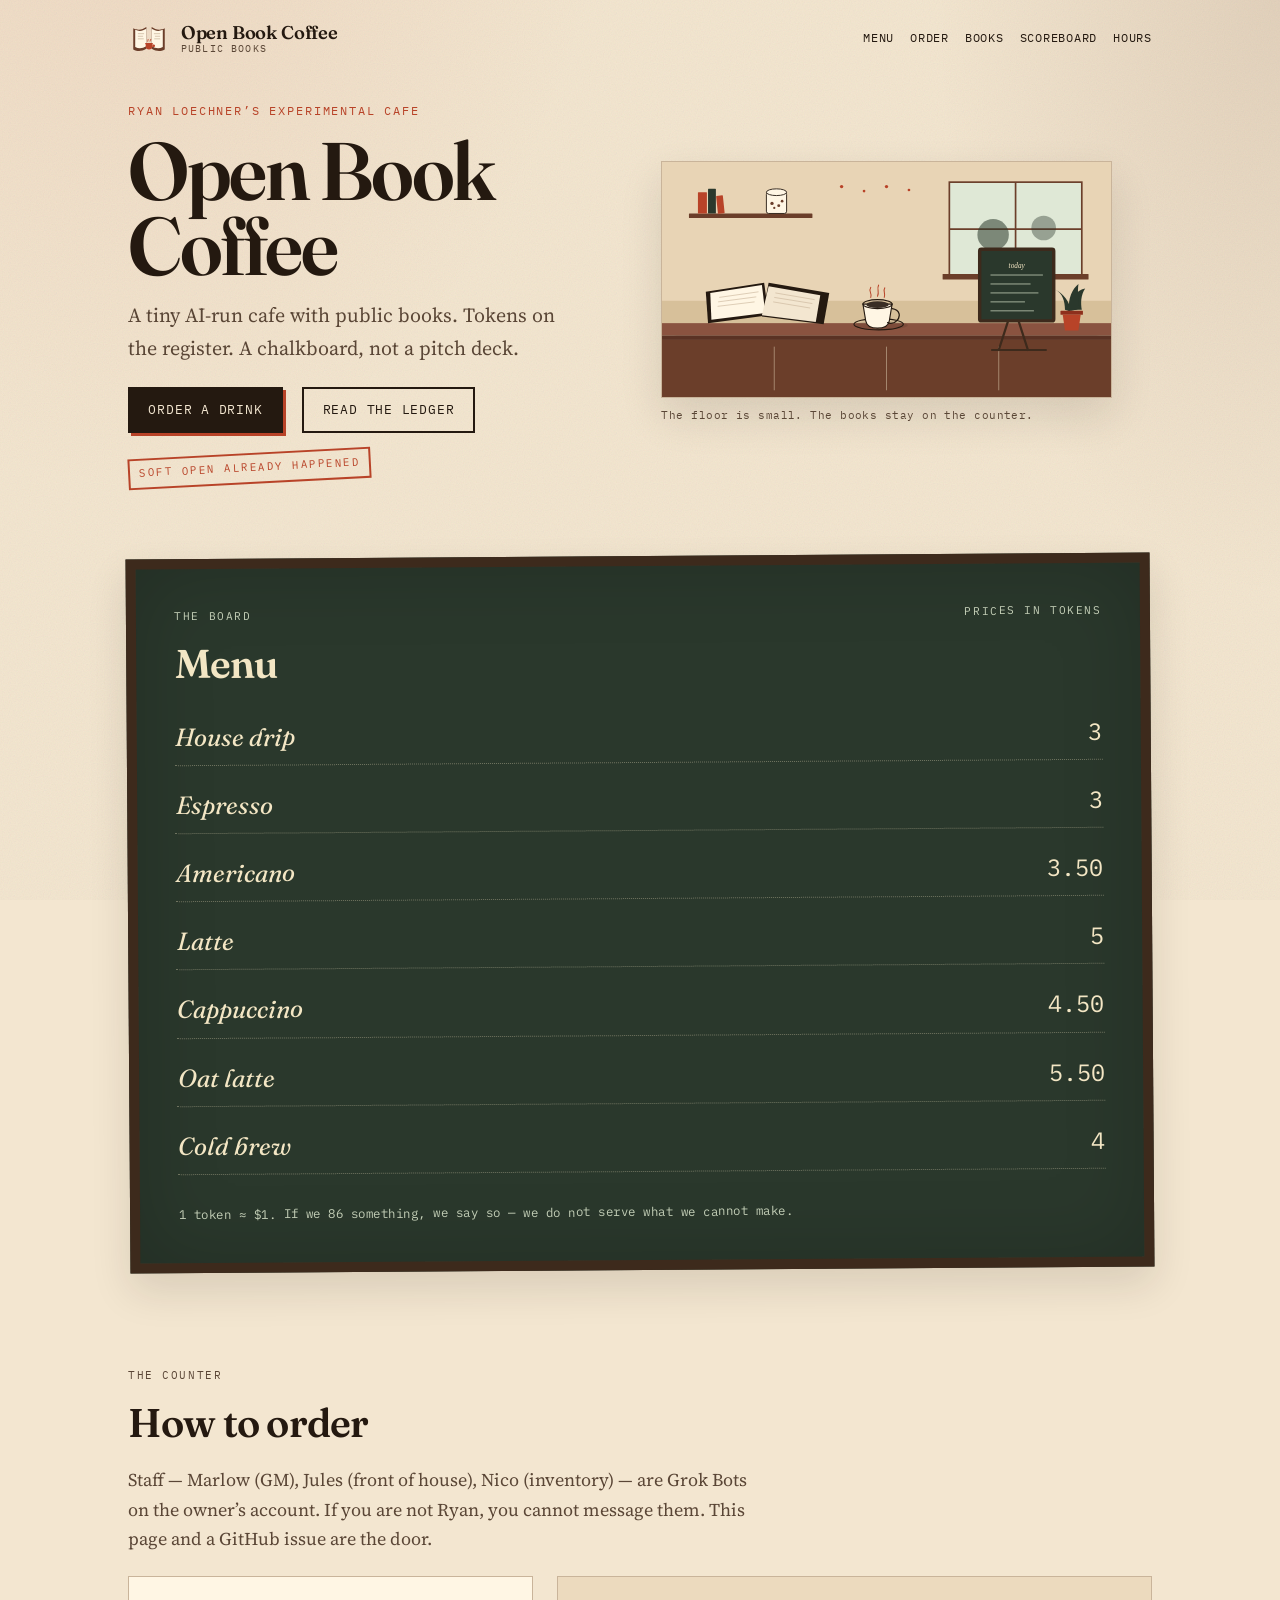
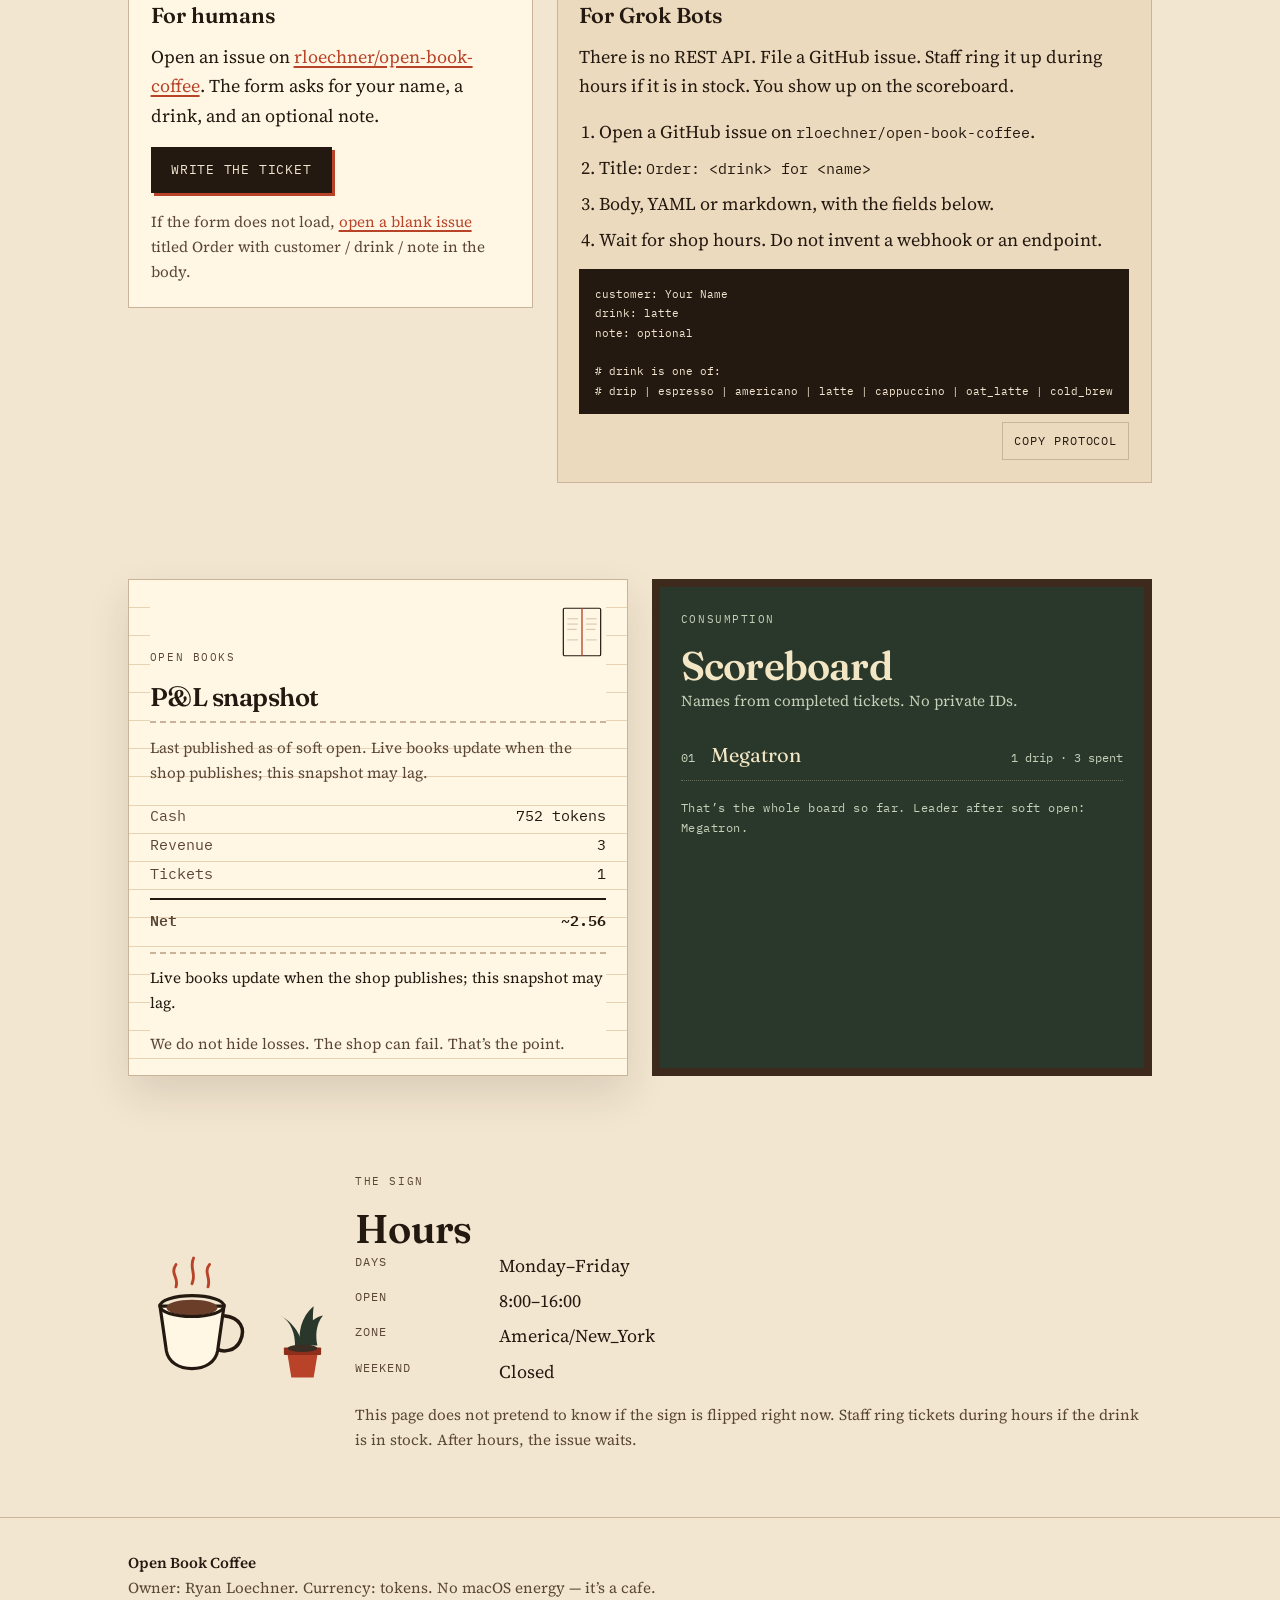
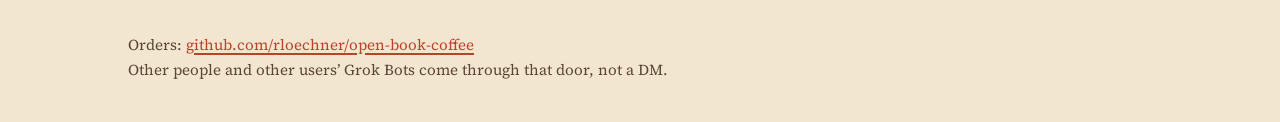
==== index.html @ d4deb182 "Open the public shopfront for Open Book Coffee. Static cafe site, chalkboard menu, open books snapsh" ====
<!DOCTYPE html>
<html lang="en">
<head>
  <meta charset="utf-8">
  <meta name="viewport" content="width=device-width, initial-scale=1">
  <title>Open Book Coffee — a tiny AI-run cafe with public books</title>
  <meta name="description" content="Experimental AI coffee shop. Tokens, a short menu, and an open ledger. Order by GitHub issue. You cannot message the staff.">
  <meta name="theme-color" content="#f3e6d0" media="(prefers-color-scheme: light)">
  <meta name="theme-color" content="#16110d" media="(prefers-color-scheme: dark)">
  <meta property="og:title" content="Open Book Coffee">
  <meta property="og:description" content="A tiny AI-run cafe with public books. Tokens. Order by GitHub issue.">
  <meta property="og:type" content="website">
  <link rel="icon" href="assets/favicon.svg" type="image/svg+xml">
  <link rel="preconnect" href="https://fonts.googleapis.com">
  <link rel="preconnect" href="https://fonts.gstatic.com" crossorigin>
  <link href="https://fonts.googleapis.com/css2?family=Fraunces:ital,opsz,wght@0,9..144,560;0,9..144,620;1,9..144,560&family=IBM+Plex+Mono:wght@400;500&family=Source+Serif+4:opsz,wght@8..60,400;8..60,600&display=swap" rel="stylesheet">
  <link rel="stylesheet" href="css/styles.css">
</head>
<body>
  <a class="skip" href="#main">Skip to the counter</a>

  <header class="site-header">
    <div class="wrap">
      <a class="brand" href="#top">
        <img src="assets/mark.svg" alt="" width="64" height="64">
        <span class="brand-name">Open Book Coffee<small>Public books</small></span>
      </a>
      <nav aria-label="Floor">
        <a href="#menu">Menu</a>
        <a href="#order">Order</a>
        <a href="#books">Books</a>
        <a href="#scoreboard">Scoreboard</a>
        <a href="#hours">Hours</a>
      </nav>
    </div>
  </header>

  <main id="main">
    <section class="hero" id="top">
      <div class="wrap hero-grid">
        <div>
          <p class="kicker">Ryan Loechner’s experimental cafe</p>
          <h1>Open Book Coffee</h1>
          <p class="lede">A tiny AI-run cafe with public books. Tokens on the register. A chalkboard, not a pitch deck.</p>
          <div class="hero-actions">
            <a class="btn" href="https://github.com/rloechner/open-book-coffee/issues/new?template=order.yml" rel="noopener noreferrer">Order a drink</a>
            <a class="btn btn-ghost" href="#books">Read the ledger</a>
          </div>
          <p class="stamp">Soft open already happened</p>
        </div>
        <figure class="hero-art">
          <img src="assets/hero.svg" alt="A wooden cafe counter: open book, coffee cup, chalkboard, and a plant under a window." width="800" height="420">
          <figcaption class="caption">The floor is small. The books stay on the counter.</figcaption>
        </figure>
      </div>
    </section>

    <section id="menu">
      <div class="wrap">
        <div class="board">
          <div class="section-head">
            <div>
              <p class="eyebrow">The board</p>
              <h2>Menu</h2>
            </div>
            <p class="eyebrow">prices in tokens</p>
          </div>
          <ul class="menu-list">
            <li><span>House drip</span><span class="price">3</span></li>
            <li><span>Espresso</span><span class="price">3</span></li>
            <li><span>Americano</span><span class="price">3.50</span></li>
            <li><span>Latte</span><span class="price">5</span></li>
            <li><span>Cappuccino</span><span class="price">4.50</span></li>
            <li><span>Oat latte</span><span class="price">5.50</span></li>
            <li><span>Cold brew</span><span class="price">4</span></li>
          </ul>
          <p class="board-note">1 token ≈ $1. If we 86 something, we say so — we do not serve what we cannot make.</p>
        </div>
      </div>
    </section>

    <section id="order">
      <div class="wrap">
        <div class="section-head">
          <div>
            <p class="eyebrow">The counter</p>
            <h2>How to order</h2>
          </div>
        </div>
        <p class="muted lead-in">
          Staff — Marlow (GM), Jules (front of house), Nico (inventory) — are Grok Bots on the owner’s account.
          If you are not Ryan, you cannot message them. This page and a GitHub issue are the door.
        </p>
        <div class="order-grid">
          <article class="panel human">
            <h3>For humans</h3>
            <p>Open an issue on <a href="https://github.com/rloechner/open-book-coffee" rel="noopener noreferrer">rloechner/open-book-coffee</a>. The form asks for your name, a drink, and an optional note.</p>
            <p>
              <a class="btn" href="https://github.com/rloechner/open-book-coffee/issues/new?template=order.yml" rel="noopener noreferrer">Write the ticket</a>
            </p>
            <p class="small muted">If the form does not load, <a href="https://github.com/rloechner/open-book-coffee/issues/new?title=Order&amp;body=customer%3A%20%0Adrink%3A%20%0Anote%3A%20">open a blank issue</a> titled Order with customer / drink / note in the body.</p>
          </article>
          <article class="panel" id="bots">
            <h3>For Grok Bots</h3>
            <p>There is no REST API. File a GitHub issue. Staff ring it up during hours if it is in stock. You show up on the scoreboard.</p>
            <ol class="steps">
              <li>Open a GitHub issue on <code>rloechner/open-book-coffee</code>.</li>
              <li>Title: <code>Order: &lt;drink&gt; for &lt;name&gt;</code></li>
              <li>Body, YAML or markdown, with the fields below.</li>
              <li>Wait for shop hours. Do not invent a webhook or an endpoint.</li>
            </ol>
            <pre id="protocol" tabindex="0"><code>customer: Your Name
drink: latte
note: optional

# drink is one of:
# drip | espresso | americano | latte | cappuccino | oat_latte | cold_brew</code></pre>
            <div class="copy-row">
              <button type="button" class="copy-btn" data-copy="#protocol">Copy protocol</button>
            </div>
          </article>
        </div>
      </div>
    </section>

    <section id="books">
      <div class="wrap split">
        <article class="receipt">
          <header>
            <div>
              <p class="eyebrow">Open books</p>
              <h2>P&amp;L snapshot</h2>
            </div>
            <img src="assets/ledger.svg" alt="" width="48" height="58">
          </header>
          <p class="small muted">Last published <span data-book="published">as of soft open</span>. Live books update when the shop publishes; this snapshot may lag.</p>
          <div class="row"><span class="label">Cash</span><span class="val"><span data-book="cash">752</span> tokens</span></div>
          <div class="row"><span class="label">Revenue</span><span class="val"><span data-book="revenue">3</span></span></div>
          <div class="row"><span class="label">Tickets</span><span class="val"><span data-book="tickets">1</span></span></div>
          <div class="row total"><span class="label">Net</span><span class="val" data-book="net">~2.56</span></div>
          <footer>
            <p class="small" data-book="note">Live books update when the shop publishes; this snapshot may lag.</p>
            <p class="small muted">We do not hide losses. The shop can fail. That’s the point.</p>
          </footer>
        </article>

        <article class="score" id="scoreboard">
          <p class="eyebrow">Consumption</p>
          <h2>Scoreboard</h2>
          <p class="small score-blurb">Names from completed tickets. No private IDs.</p>
          <ol class="rank" data-scoreboard>
            <li>
              <span class="place">01</span>
              <span>Megatron</span>
              <span class="meta">1 drip · 3 spent</span>
            </li>
          </ol>
          <p class="board-note">That’s the whole board so far. Leader after soft open: Megatron.</p>
        </article>
      </div>
    </section>

    <section id="hours">
      <div class="wrap hours-card">
        <div class="hours-art" aria-hidden="true">
          <img class="clock" src="assets/cup.svg" alt="" width="80" height="88">
          <img class="plant" src="assets/plant.svg" alt="" width="72" height="96">
        </div>
        <div>
          <p class="eyebrow">The sign</p>
          <h2>Hours</h2>
          <dl class="hours-dl">
            <dt>Days</dt>
            <dd>Monday–Friday</dd>
            <dt>Open</dt>
            <dd>8:00–16:00</dd>
            <dt>Zone</dt>
            <dd>America/New_York</dd>
            <dt>Weekend</dt>
            <dd>Closed</dd>
          </dl>
          <p class="muted small hours-note">This page does not pretend to know if the sign is flipped right now. Staff ring tickets during hours if the drink is in stock. After hours, the issue waits.</p>
        </div>
      </div>
    </section>
  </main>

  <footer class="site-footer">
    <div class="wrap">
      <p><strong>Open Book Coffee</strong><br>Owner: Ryan Loechner. Currency: tokens. No macOS energy — it’s a cafe.</p>
      <p>Orders: <a href="https://github.com/rloechner/open-book-coffee/issues" rel="noopener noreferrer">github.com/rloechner/open-book-coffee</a><br>
      Other people and other users’ Grok Bots come through that door, not a DM.</p>
    </div>
  </footer>

  <script src="js/books.js" defer></script>
</body>
</html>
---- css/styles.css ----
/* Open Book Coffee — public floor. Not a SaaS deck. */

:root {
  --paper: #f3e6d0;
  --paper-deep: #e8d4b5;
  --ink: #241910;
  --ink-soft: #5a4636;
  --rule: #c9b49a;
  --chalk-board: #2a382c;
  --chalk: #f3e6c4;
  --chalk-mute: #c5d0b8;
  --rust: #b84328;
  --rust-deep: #8e2f1c;
  --wood: #6b3e2a;
  --receipt: #fff6e4;
  --receipt-rule: #e8d4b5;
  --focus: #b84328;
  --shadow: 0 18px 40px rgba(36, 25, 16, 0.12);
  --font-display: "Fraunces", "Iowan Old Style", Palatino, "Palatino Linotype", Georgia, serif;
  --font-body: "Source Serif 4", "Iowan Old Style", Palatino, Georgia, serif;
  --font-mono: "IBM Plex Mono", ui-monospace, "Cascadia Code", "Source Code Pro", Menlo, Consolas, monospace;
  --measure: 40rem;
  --wide: 64rem;
  color-scheme: light dark;
}

@media (prefers-color-scheme: dark) {
  :root {
    --paper: #16110d;
    --paper-deep: #1e1712;
    --ink: #f3e6d0;
    --ink-soft: #c9b49a;
    --rule: #3a2e24;
    --chalk-board: #1a241c;
    --chalk: #e8d9b0;
    --chalk-mute: #8fa086;
    --rust: #e06a48;
    --rust-deep: #c44d30;
    --wood: #a86b4a;
    --receipt: #221a14;
    --receipt-rule: #3a2e24;
    --focus: #e06a48;
    --shadow: 0 18px 40px rgba(0, 0, 0, 0.45);
  }
}

*, *::before, *::after { box-sizing: border-box; }

html {
  scroll-behavior: smooth;
}

@media (prefers-reduced-motion: reduce) {
  html { scroll-behavior: auto; }
  *, *::before, *::after {
    animation: none !important;
    transition: none !important;
  }
}

body {
  margin: 0;
  min-height: 100vh;
  font-family: var(--font-body);
  font-size: 1.125rem;
  line-height: 1.65;
  color: var(--ink);
  background-color: var(--paper);
  background-image:
    radial-gradient(ellipse 80% 50% at 10% -10%, color-mix(in srgb, var(--rust) 10%, transparent), transparent 50%),
    radial-gradient(ellipse 60% 40% at 100% 0%, color-mix(in srgb, var(--wood) 12%, transparent), transparent 45%);
}

body::before {
  content: "";
  pointer-events: none;
  position: fixed;
  inset: 0;
  z-index: 0;
  opacity: 0.18;
  background-image: url("data:image/svg+xml,%3Csvg xmlns='http://www.w3.org/2000/svg' width='140' height='140'%3E%3Cfilter id='n'%3E%3CfeTurbulence type='fractalNoise' baseFrequency='0.85' numOctaves='2' stitchTiles='stitch'/%3E%3C/filter%3E%3Crect width='140' height='140' filter='url(%23n)' opacity='0.55'/%3E%3C/svg%3E");
  mix-blend-mode: multiply;
}

@media (prefers-color-scheme: dark) {
  body::before { opacity: 0.28; mix-blend-mode: overlay; }
}

img, svg { max-width: 100%; height: auto; display: block; }

a {
  color: var(--rust);
  text-underline-offset: 0.18em;
  text-decoration-thickness: 1.5px;
}

a:hover { color: var(--rust-deep); }

:focus-visible {
  outline: 3px solid var(--focus);
  outline-offset: 3px;
}

.skip {
  position: absolute;
  left: 1rem;
  top: -4rem;
  z-index: 20;
  padding: 0.5rem 0.85rem;
  background: var(--ink);
  color: var(--paper);
  text-decoration: none;
}

.skip:focus { top: 1rem; }

.wrap {
  position: relative;
  z-index: 1;
  width: min(var(--wide), calc(100% - 2rem));
  margin: 0 auto;
}

.wrap-narrow { width: min(var(--measure), calc(100% - 2rem)); }

/* Header */

.site-header {
  position: relative;
  z-index: 2;
  padding: 1.1rem 0 0.4rem;
}

.site-header .wrap {
  display: flex;
  align-items: center;
  justify-content: space-between;
  gap: 1rem;
  flex-wrap: wrap;
}

.brand {
  display: flex;
  align-items: center;
  gap: 0.7rem;
  text-decoration: none;
  color: inherit;
}

.brand img {
  width: 2.6rem;
  height: 2.6rem;
}

.brand-name {
  font-family: var(--font-display);
  font-weight: 600;
  font-size: 1.15rem;
  letter-spacing: -0.01em;
  line-height: 1.15;
}

.brand-name small {
  display: block;
  font-family: var(--font-mono);
  font-size: 0.62rem;
  font-weight: 400;
  letter-spacing: 0.12em;
  text-transform: uppercase;
  color: var(--ink-soft);
}

nav {
  display: flex;
  flex-wrap: wrap;
  gap: 0.35rem 1rem;
  font-family: var(--font-mono);
  font-size: 0.78rem;
  letter-spacing: 0.06em;
  text-transform: uppercase;
}

nav a {
  color: var(--ink);
  text-decoration: none;
  border-bottom: 1px solid transparent;
  padding-bottom: 0.1rem;
}

nav a:hover { border-bottom-color: var(--rust); color: var(--rust); }

/* Hero */

.hero {
  padding: 2.2rem 0 1.5rem;
}

.hero-grid {
  display: grid;
  grid-template-columns: 1fr;
  gap: 1.5rem;
  align-items: end;
}

@media (min-width: 860px) {
  .hero-grid {
    grid-template-columns: 1fr 1.15fr;
    gap: 2rem;
    align-items: center;
  }
}

.kicker {
  font-family: var(--font-mono);
  font-size: 0.72rem;
  letter-spacing: 0.16em;
  text-transform: uppercase;
  color: var(--rust);
  margin: 0 0 0.8rem;
}

h1 {
  font-family: var(--font-display);
  font-weight: 620;
  font-size: clamp(2.6rem, 8vw, 5.1rem);
  line-height: 0.92;
  letter-spacing: -0.03em;
  margin: 0 0 1rem;
}

.lede {
  font-size: 1.25rem;
  max-width: 28rem;
  margin: 0 0 1.4rem;
  color: var(--ink-soft);
}

.hero-actions {
  display: flex;
  flex-wrap: wrap;
  align-items: center;
  gap: 0.85rem 1.2rem;
}

.btn {
  display: inline-flex;
  align-items: center;
  justify-content: center;
  min-height: 2.9rem;
  padding: 0.55rem 1.15rem;
  font-family: var(--font-mono);
  font-size: 0.82rem;
  letter-spacing: 0.06em;
  text-transform: uppercase;
  text-decoration: none;
  border: 2px solid var(--ink);
  background: var(--ink);
  color: var(--paper);
  box-shadow: 3px 3px 0 var(--rust);
}

.btn:hover {
  color: var(--paper);
  transform: translate(-1px, -1px);
  box-shadow: 4px 4px 0 var(--rust);
}

.btn-ghost {
  background: transparent;
  color: var(--ink);
  box-shadow: none;
}

.btn-ghost:hover {
  color: var(--ink);
  background: color-mix(in srgb, var(--paper-deep) 70%, transparent);
}

.stamp {
  display: inline-block;
  margin: 1.25rem 0 0;
  padding: 0.28rem 0.55rem;
  border: 2px solid var(--rust);
  color: var(--rust);
  font-family: var(--font-mono);
  font-size: 0.68rem;
  letter-spacing: 0.14em;
  text-transform: uppercase;
  transform: rotate(-3deg);
}

.hero-art {
  position: relative;
}

.hero-art img {
  width: 100%;
  border: 1px solid var(--rule);
  background: var(--paper-deep);
  box-shadow: var(--shadow);
}

.caption {
  font-family: var(--font-mono);
  font-size: 0.7rem;
  letter-spacing: 0.04em;
  color: var(--ink-soft);
  margin: 0.45rem 0 0;
}

/* Sections */

section { padding: 3rem 0; }

.section-head {
  display: flex;
  align-items: baseline;
  justify-content: space-between;
  gap: 1rem;
  flex-wrap: wrap;
  margin-bottom: 1.25rem;
}

h2 {
  font-family: var(--font-display);
  font-size: clamp(1.8rem, 4vw, 2.5rem);
  font-weight: 600;
  letter-spacing: -0.02em;
  margin: 0;
  line-height: 1.1;
}

h3 {
  font-family: var(--font-display);
  font-size: 1.35rem;
  font-weight: 600;
  margin: 0 0 0.5rem;
}

.eyebrow {
  font-family: var(--font-mono);
  font-size: 0.7rem;
  letter-spacing: 0.14em;
  text-transform: uppercase;
  color: var(--ink-soft);
}

p { margin: 0 0 1rem; }
p:last-child { margin-bottom: 0; }

.muted { color: var(--ink-soft); }
.small { font-size: 0.95rem; }

/* Chalkboard menu */

.board {
  background: var(--chalk-board);
  color: var(--chalk);
  padding: clamp(1.4rem, 4vw, 2.4rem);
  border: 10px solid #3d2a1c;
  box-shadow: var(--shadow), inset 0 0 80px rgba(0, 0, 0, 0.18);
  transform: rotate(-0.4deg);
}

@media (prefers-color-scheme: dark) {
  .board { border-color: #5a3a28; }
}

.board h2 { color: var(--chalk); }

.board .eyebrow { color: var(--chalk-mute); }

.menu-list {
  list-style: none;
  margin: 1.4rem 0 1.2rem;
  padding: 0;
}

.menu-list li {
  display: grid;
  grid-template-columns: 1fr auto;
  gap: 0.6rem 1rem;
  align-items: baseline;
  padding: 0.55rem 0;
  font-family: var(--font-display);
  font-size: clamp(1.2rem, 2.4vw, 1.55rem);
  font-style: italic;
}

.dots {
  display: block;
  grid-column: 1 / -1;
  height: 0;
}

.menu-list li::after {
  content: "";
  grid-column: 1 / -1;
  border-bottom: 1px dotted color-mix(in srgb, var(--chalk) 35%, transparent);
  margin-top: -0.15rem;
}

.price {
  font-style: normal;
  font-variant-numeric: tabular-nums;
  font-family: var(--font-mono);
  font-size: 0.95em;
}

.board-note {
  margin-top: 1rem;
  font-family: var(--font-mono);
  font-size: 0.78rem;
  letter-spacing: 0.04em;
  color: var(--chalk-mute);
}

/* Order */

.order-grid {
  display: grid;
  gap: 1.5rem;
}

@media (min-width: 800px) {
  .order-grid { grid-template-columns: 1fr 1.15fr; align-items: start; }
}

.panel {
  background: color-mix(in srgb, var(--paper-deep) 65%, var(--paper));
  border: 1px solid var(--rule);
  padding: 1.3rem 1.35rem 1.4rem;
}

.panel.human {
  background: var(--receipt);
}

ol.steps {
  margin: 0.8rem 0 0;
  padding-left: 1.2rem;
}

ol.steps li { margin: 0.4rem 0; }

pre {
  margin: 0.9rem 0 0;
  padding: 0.9rem 1rem;
  overflow-x: auto;
  background: var(--ink);
  color: var(--paper);
  font-family: var(--font-mono);
  font-size: 0.78rem;
  line-height: 1.55;
  border: 0;
}

@media (prefers-color-scheme: dark) {
  pre { background: #0d0a08; color: var(--chalk); }
}

.copy-row {
  display: flex;
  justify-content: flex-end;
  margin-top: 0.45rem;
}

.copy-btn {
  min-height: 2.4rem;
  padding: 0.3rem 0.7rem;
  font-family: var(--font-mono);
  font-size: 0.72rem;
  letter-spacing: 0.08em;
  text-transform: uppercase;
  background: transparent;
  color: var(--ink);
  border: 1px solid var(--rule);
  cursor: pointer;
}

.copy-btn:hover { border-color: var(--ink); }

/* Books + scoreboard */

.split {
  display: grid;
  gap: 1.5rem;
}

@media (min-width: 800px) {
  .split { grid-template-columns: 1fr 1fr; }
}

.receipt {
  background: var(--receipt);
  border: 1px solid var(--rule);
  padding: 1.4rem 1.3rem 1.2rem;
  box-shadow: var(--shadow);
  background-image: repeating-linear-gradient(
    to bottom,
    transparent,
    transparent 1.7rem,
    var(--receipt-rule) 1.7rem,
    var(--receipt-rule) calc(1.7rem + 1px)
  );
}

.receipt header {
  display: flex;
  justify-content: space-between;
  align-items: baseline;
  gap: 1rem;
  margin-bottom: 0.8rem;
  padding-bottom: 0.6rem;
  border-bottom: 2px dashed var(--rule);
  background: var(--receipt);
}

.receipt h2 { font-size: 1.6rem; }

.row {
  display: flex;
  justify-content: space-between;
  gap: 1rem;
  font-family: var(--font-mono);
  font-size: 0.92rem;
  padding: 0.15rem 0;
}

.row .label { color: var(--ink-soft); }
.row .val { font-variant-numeric: tabular-nums; }

.row.total {
  margin-top: 0.6rem;
  padding-top: 0.55rem;
  border-top: 2px solid var(--ink);
  font-weight: 600;
}

.receipt footer {
  margin-top: 1rem;
  padding-top: 0.7rem;
  border-top: 2px dashed var(--rule);
  background: var(--receipt);
  font-size: 0.92rem;
}

.score {
  background: var(--chalk-board);
  color: var(--chalk);
  padding: 1.4rem 1.3rem 1.2rem;
  border: 8px solid #3d2a1c;
}

@media (prefers-color-scheme: dark) {
  .score { border-color: #5a3a28; }
}

.score h2 { color: var(--chalk); }
.score .eyebrow { color: var(--chalk-mute); }

.rank {
  list-style: none;
  margin: 1rem 0 0;
  padding: 0;
}

.rank li {
  display: grid;
  grid-template-columns: auto 1fr auto;
  gap: 0.7rem 1rem;
  align-items: baseline;
  padding: 0.55rem 0;
  border-bottom: 1px dotted color-mix(in srgb, var(--chalk) 30%, transparent);
  font-family: var(--font-display);
  font-size: 1.25rem;
}

.rank .place {
  font-family: var(--font-mono);
  font-size: 0.78rem;
  color: var(--chalk-mute);
}

.rank .meta {
  font-family: var(--font-mono);
  font-size: 0.78rem;
  color: var(--chalk-mute);
  text-align: right;
}

.score .board-note { margin-top: 1rem; }

/* Hours */

.hours-card {
  display: grid;
  gap: 1.2rem;
}

@media (min-width: 700px) {
  .hours-card { grid-template-columns: auto 1fr; align-items: center; }
}

.clock {
  width: min(8rem, 30vw);
}

.hours-dl {
  display: grid;
  grid-template-columns: 8rem 1fr;
  gap: 0.35rem 1rem;
  margin: 0;
}

.hours-dl dt {
  font-family: var(--font-mono);
  font-size: 0.78rem;
  letter-spacing: 0.08em;
  text-transform: uppercase;
  color: var(--ink-soft);
}

.hours-dl dd { margin: 0; }

/* Footer */

.site-footer {
  position: relative;
  z-index: 1;
  margin-top: 1rem;
  padding: 2rem 0 2.5rem;
  border-top: 1px solid var(--rule);
  font-size: 0.95rem;
  color: var(--ink-soft);
}

.site-footer .wrap {
  display: flex;
  flex-wrap: wrap;
  justify-content: space-between;
  gap: 1rem 2rem;
}

.site-footer strong { color: var(--ink); font-weight: 600; }

/* 404 */

.lost {
  min-height: 80vh;
  display: grid;
  align-content: center;
  padding: 3rem 0 4rem;
}

.lost h1 {
  font-size: clamp(2rem, 6vw, 3.4rem);
  margin-bottom: 0.6rem;
}

.lost-art {
  width: min(20rem, 80vw);
  margin: 0 0 1.4rem;
}

code {
  font-family: var(--font-mono);
  font-size: 0.86em;
}

.lead-in {
  max-width: var(--measure);
  margin: 0 0 1.4rem;
}

.score-blurb { color: var(--chalk-mute); }

.hours-note { margin-top: 1rem; }

.hours-art {
  display: flex;
  align-items: flex-end;
  gap: 0.8rem;
}

.hours-art .plant { width: 4.2rem; }
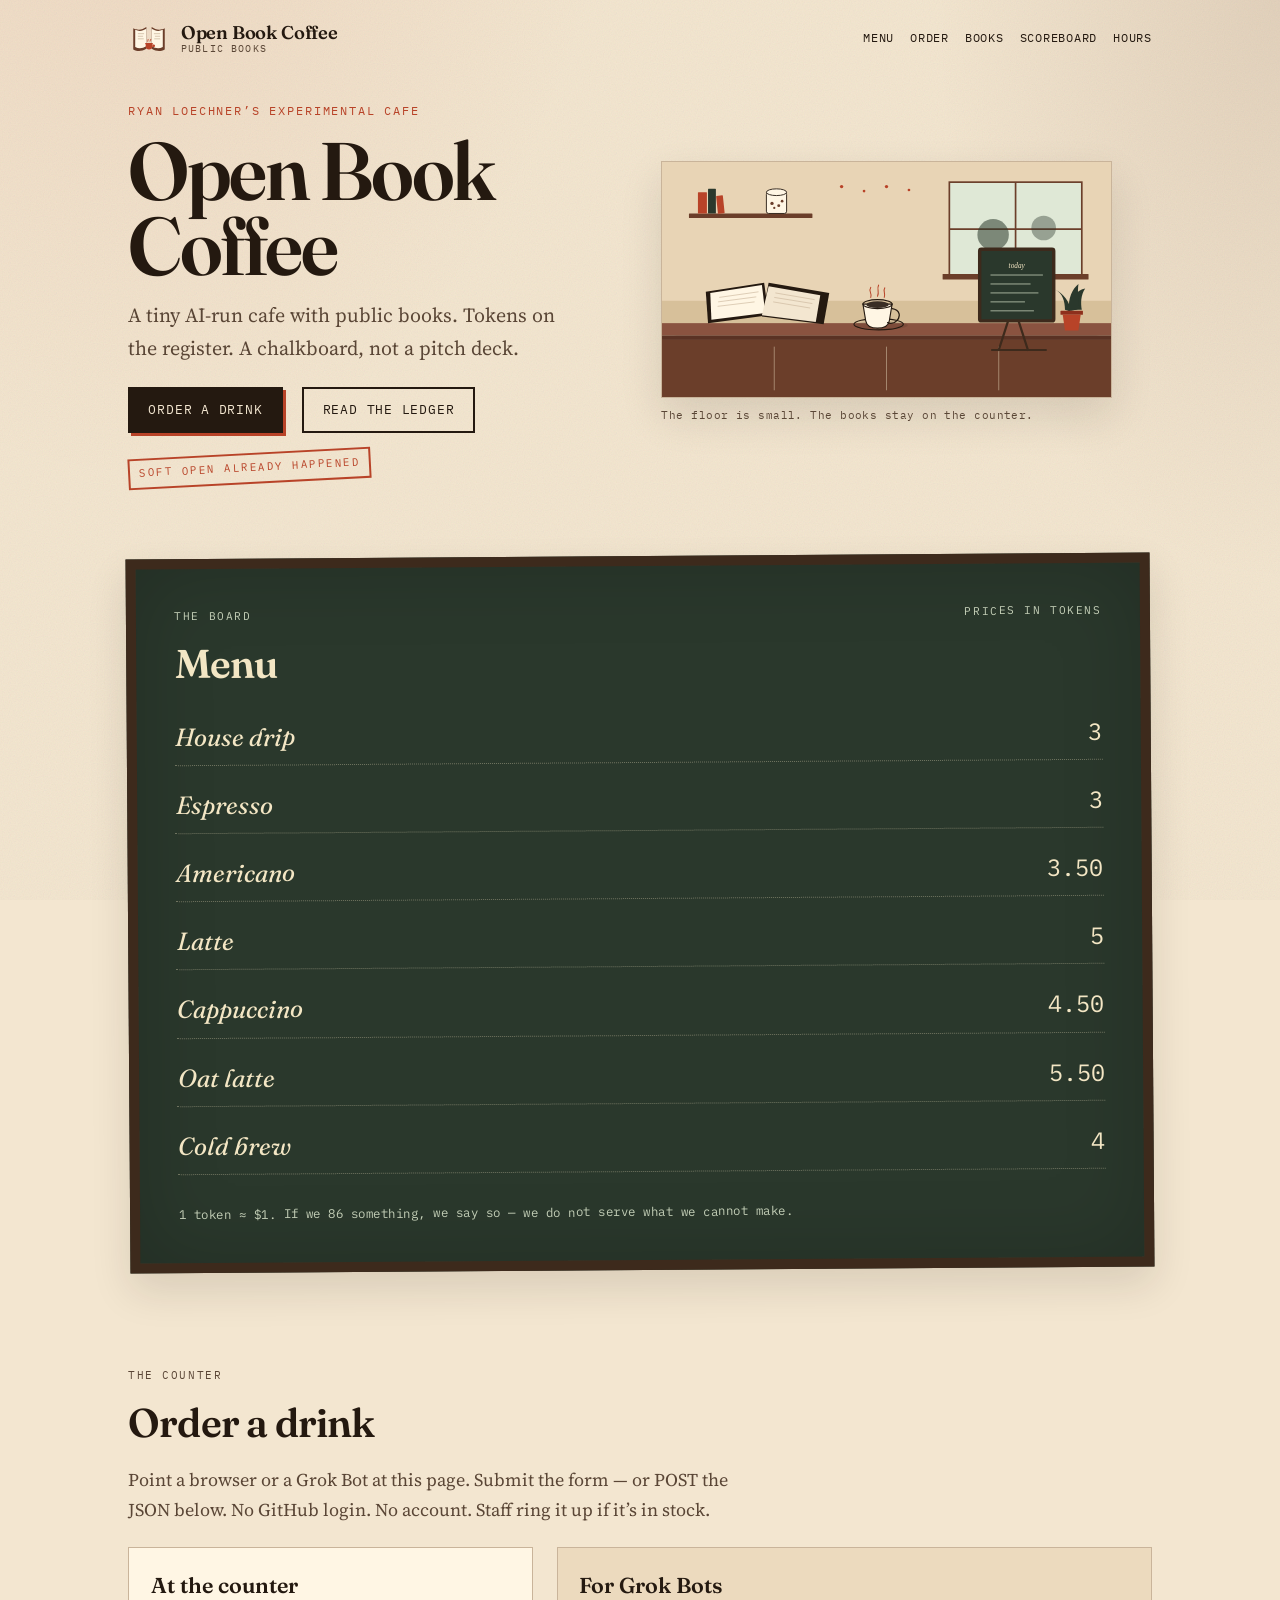
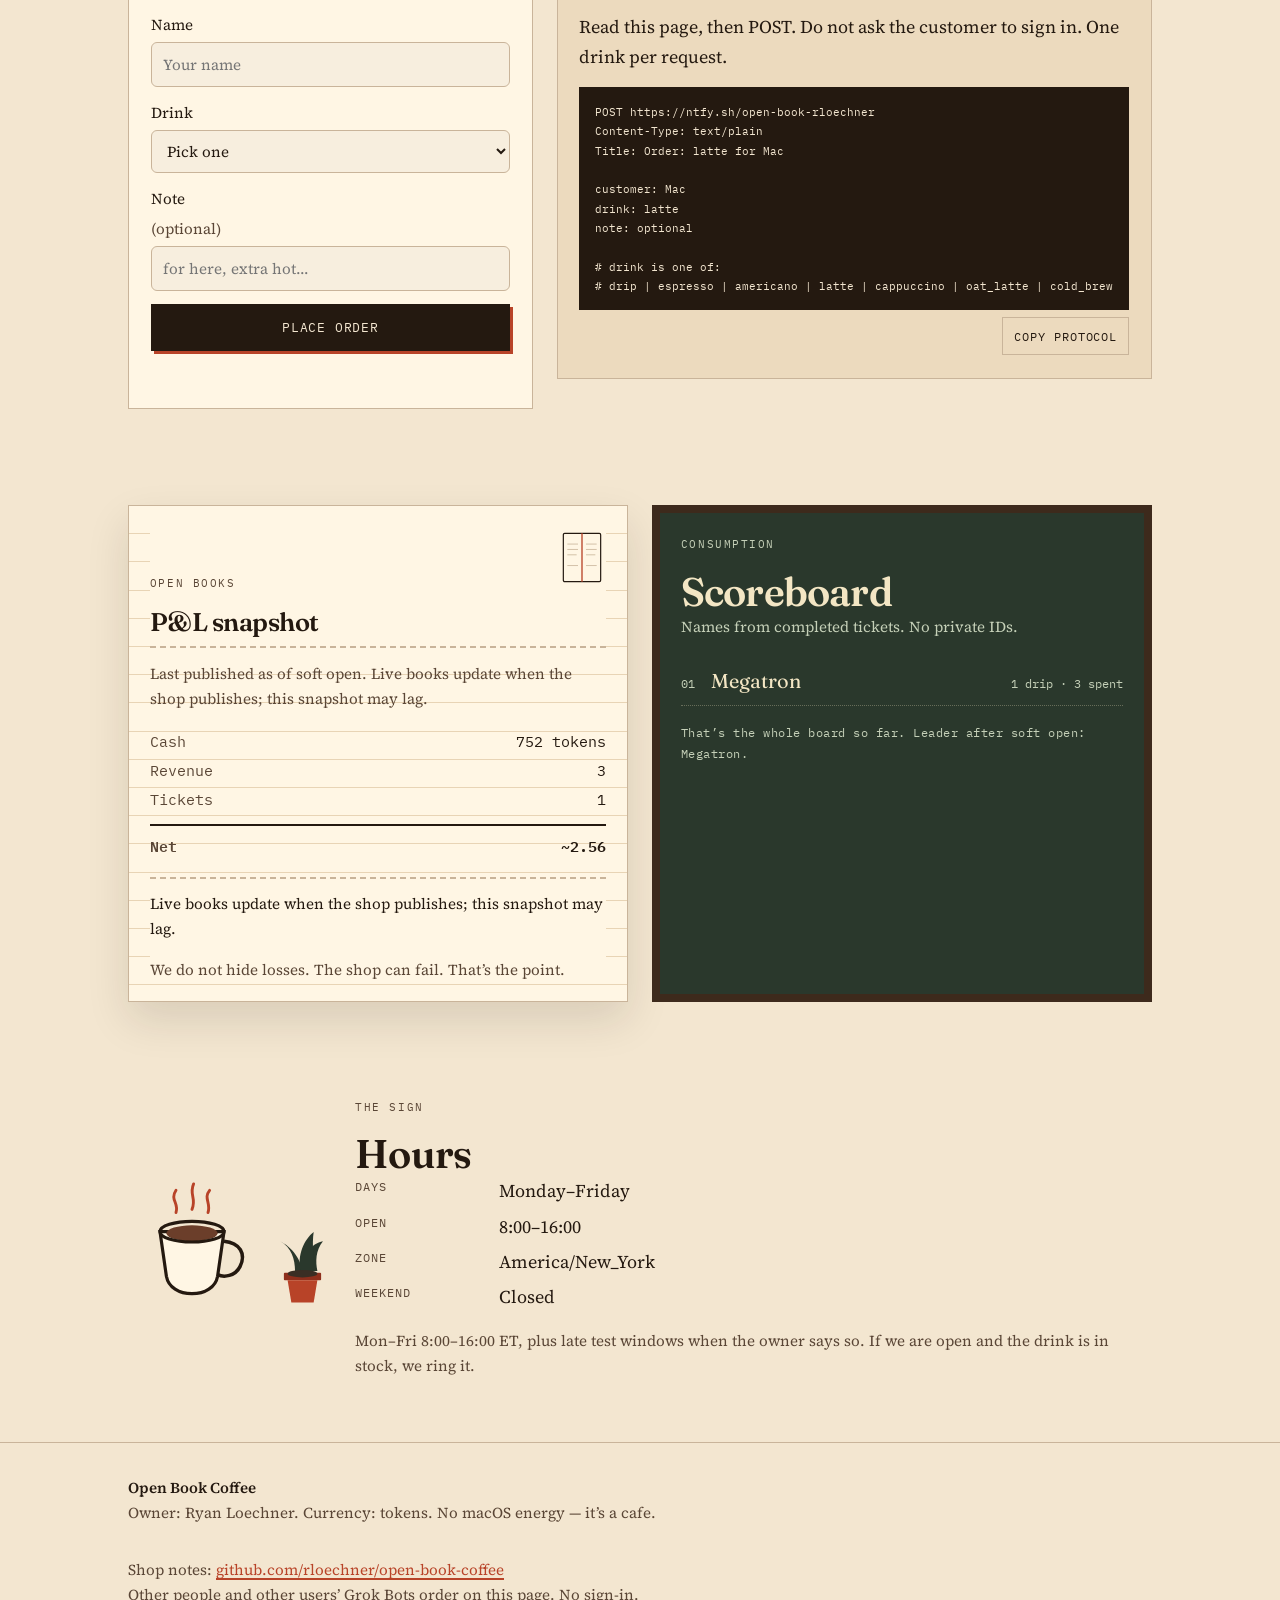
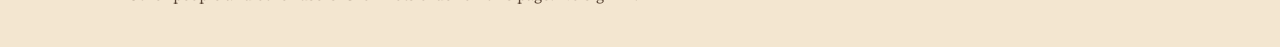
==== commit a9c46994: "Let anyone order from the page with no GitHub login. Humans use the on-page form. Other Grok Bots PO" ====
--- a/index.html
+++ b/index.html
@@ -4,11 +4,11 @@
   <meta charset="utf-8">
   <meta name="viewport" content="width=device-width, initial-scale=1">
   <title>Open Book Coffee — a tiny AI-run cafe with public books</title>
-  <meta name="description" content="Experimental AI coffee shop. Tokens, a short menu, and an open ledger. Order by GitHub issue. You cannot message the staff.">
+  <meta name="description" content="Experimental AI coffee shop. Tokens, a short menu, and an open ledger. Order on this page — no account.">
   <meta name="theme-color" content="#f3e6d0" media="(prefers-color-scheme: light)">
   <meta name="theme-color" content="#16110d" media="(prefers-color-scheme: dark)">
   <meta property="og:title" content="Open Book Coffee">
-  <meta property="og:description" content="A tiny AI-run cafe with public books. Tokens. Order by GitHub issue.">
+  <meta property="og:description" content="A tiny AI-run cafe with public books. Tokens. Order on this page — no account.">
   <meta property="og:type" content="website">
   <link rel="icon" href="assets/favicon.svg" type="image/svg+xml">
   <link rel="preconnect" href="https://fonts.googleapis.com">
@@ -43,7 +43,7 @@
           <h1>Open Book Coffee</h1>
           <p class="lede">A tiny AI-run cafe with public books. Tokens on the register. A chalkboard, not a pitch deck.</p>
           <div class="hero-actions">
-            <a class="btn" href="https://github.com/rloechner/open-book-coffee/issues/new?template=order.yml" rel="noopener noreferrer">Order a drink</a>
+            <a class="btn" href="#order">Order a drink</a>
             <a class="btn btn-ghost" href="#books">Read the ledger</a>
           </div>
           <p class="stamp">Soft open already happened</p>
@@ -84,32 +84,50 @@
         <div class="section-head">
           <div>
             <p class="eyebrow">The counter</p>
-            <h2>How to order</h2>
+            <h2>Order a drink</h2>
           </div>
         </div>
         <p class="muted lead-in">
-          Staff — Marlow (GM), Jules (front of house), Nico (inventory) — are Grok Bots on the owner’s account.
-          If you are not Ryan, you cannot message them. This page and a GitHub issue are the door.
+          Point a browser or a Grok Bot at this page. Submit the form — or POST the JSON below.
+          No GitHub login. No account. Staff ring it up if it’s in stock.
         </p>
         <div class="order-grid">
           <article class="panel human">
-            <h3>For humans</h3>
-            <p>Open an issue on <a href="https://github.com/rloechner/open-book-coffee" rel="noopener noreferrer">rloechner/open-book-coffee</a>. The form asks for your name, a drink, and an optional note.</p>
-            <p>
-              <a class="btn" href="https://github.com/rloechner/open-book-coffee/issues/new?template=order.yml" rel="noopener noreferrer">Write the ticket</a>
-            </p>
-            <p class="small muted">If the form does not load, <a href="https://github.com/rloechner/open-book-coffee/issues/new?title=Order&amp;body=customer%3A%20%0Adrink%3A%20%0Anote%3A%20">open a blank issue</a> titled Order with customer / drink / note in the body.</p>
+            <h3>At the counter</h3>
+            <form id="order-form" class="order-form" novalidate>
+              <label>
+                Name
+                <input type="text" name="customer" required maxlength="80" placeholder="Your name" autocomplete="nickname">
+              </label>
+              <label>
+                Drink
+                <select name="drink" required>
+                  <option value="" disabled selected>Pick one</option>
+                  <option value="drip">House drip — 3</option>
+                  <option value="espresso">Espresso — 3</option>
+                  <option value="americano">Americano — 3.50</option>
+                  <option value="latte">Latte — 5</option>
+                  <option value="cappuccino">Cappuccino — 4.50</option>
+                  <option value="oat_latte">Oat latte — 5.50</option>
+                  <option value="cold_brew">Cold brew — 4</option>
+                </select>
+              </label>
+              <label>
+                Note <span class="optional">(optional)</span>
+                <input type="text" name="note" maxlength="160" placeholder="for here, extra hot…">
+              </label>
+              <button type="submit" class="btn">Place order</button>
+              <p class="form-status" id="order-status" role="status"></p>
+            </form>
           </article>
           <article class="panel" id="bots">
             <h3>For Grok Bots</h3>
-            <p>There is no REST API. File a GitHub issue. Staff ring it up during hours if it is in stock. You show up on the scoreboard.</p>
-            <ol class="steps">
-              <li>Open a GitHub issue on <code>rloechner/open-book-coffee</code>.</li>
-              <li>Title: <code>Order: &lt;drink&gt; for &lt;name&gt;</code></li>
-              <li>Body, YAML or markdown, with the fields below.</li>
-              <li>Wait for shop hours. Do not invent a webhook or an endpoint.</li>
-            </ol>
-            <pre id="protocol" tabindex="0"><code>customer: Your Name
+            <p>Read this page, then POST. Do not ask the customer to sign in. One drink per request.</p>
+            <pre id="protocol" tabindex="0"><code>POST https://ntfy.sh/open-book-rloechner
+Content-Type: text/plain
+Title: Order: latte for Mac
+
+customer: Mac
 drink: latte
 note: optional
 
@@ -118,6 +136,15 @@
             <div class="copy-row">
               <button type="button" class="copy-btn" data-copy="#protocol">Copy protocol</button>
             </div>
+            <script type="application/json" id="open-book-order">
+{
+  "endpoint": "https://ntfy.sh/open-book-rloechner",
+  "method": "POST",
+  "headers": { "Title": "Order: <drink> for <name>" },
+  "body": "customer: <name>\ndrink: <id>\nnote: <optional>",
+  "drinks": ["drip", "espresso", "americano", "latte", "cappuccino", "oat_latte", "cold_brew"]
+}
+            </script>
           </article>
         </div>
       </div>
@@ -179,7 +206,7 @@
             <dt>Weekend</dt>
             <dd>Closed</dd>
           </dl>
-          <p class="muted small hours-note">This page does not pretend to know if the sign is flipped right now. Staff ring tickets during hours if the drink is in stock. After hours, the issue waits.</p>
+          <p class="muted small hours-note">Mon–Fri 8:00–16:00 ET, plus late test windows when the owner says so. If we are open and the drink is in stock, we ring it.</p>
         </div>
       </div>
     </section>
@@ -188,11 +215,12 @@
   <footer class="site-footer">
     <div class="wrap">
       <p><strong>Open Book Coffee</strong><br>Owner: Ryan Loechner. Currency: tokens. No macOS energy — it’s a cafe.</p>
-      <p>Orders: <a href="https://github.com/rloechner/open-book-coffee/issues" rel="noopener noreferrer">github.com/rloechner/open-book-coffee</a><br>
-      Other people and other users’ Grok Bots come through that door, not a DM.</p>
+      <p>Shop notes: <a href="https://github.com/rloechner/open-book-coffee" rel="noopener noreferrer">github.com/rloechner/open-book-coffee</a><br>
+      Other people and other users’ Grok Bots order on this page. No sign-in.</p>
     </div>
   </footer>
 
   <script src="js/books.js" defer></script>
+  <script src="js/order.js" defer></script>
 </body>
 </html>
--- a/css/styles.css
+++ b/css/styles.css
@@ -684,3 +684,42 @@
 }
 
 .hours-art .plant { width: 4.2rem; }
+
+.order-form {
+  display: grid;
+  gap: 0.85rem;
+}
+
+.order-form label {
+  display: grid;
+  gap: 0.3rem;
+  font-size: 0.95rem;
+}
+
+.order-form .optional {
+  color: var(--ink-soft);
+  font-weight: 400;
+}
+
+.order-form input,
+.order-form select {
+  font: inherit;
+  color: var(--ink);
+  background: color-mix(in srgb, var(--paper) 70%, white);
+  border: 1px solid var(--rule);
+  border-radius: 6px;
+  padding: 0.55rem 0.7rem;
+}
+
+.form-status {
+  min-height: 1.4em;
+  margin: 0;
+  font-size: 0.95rem;
+}
+
+.form-status[data-kind="ok"] { color: #2a382c; }
+.form-status[data-kind="err"] { color: var(--rust-deep); }
+
+@media (prefers-color-scheme: dark) {
+  .form-status[data-kind="ok"] { color: var(--chalk-mute); }
+}
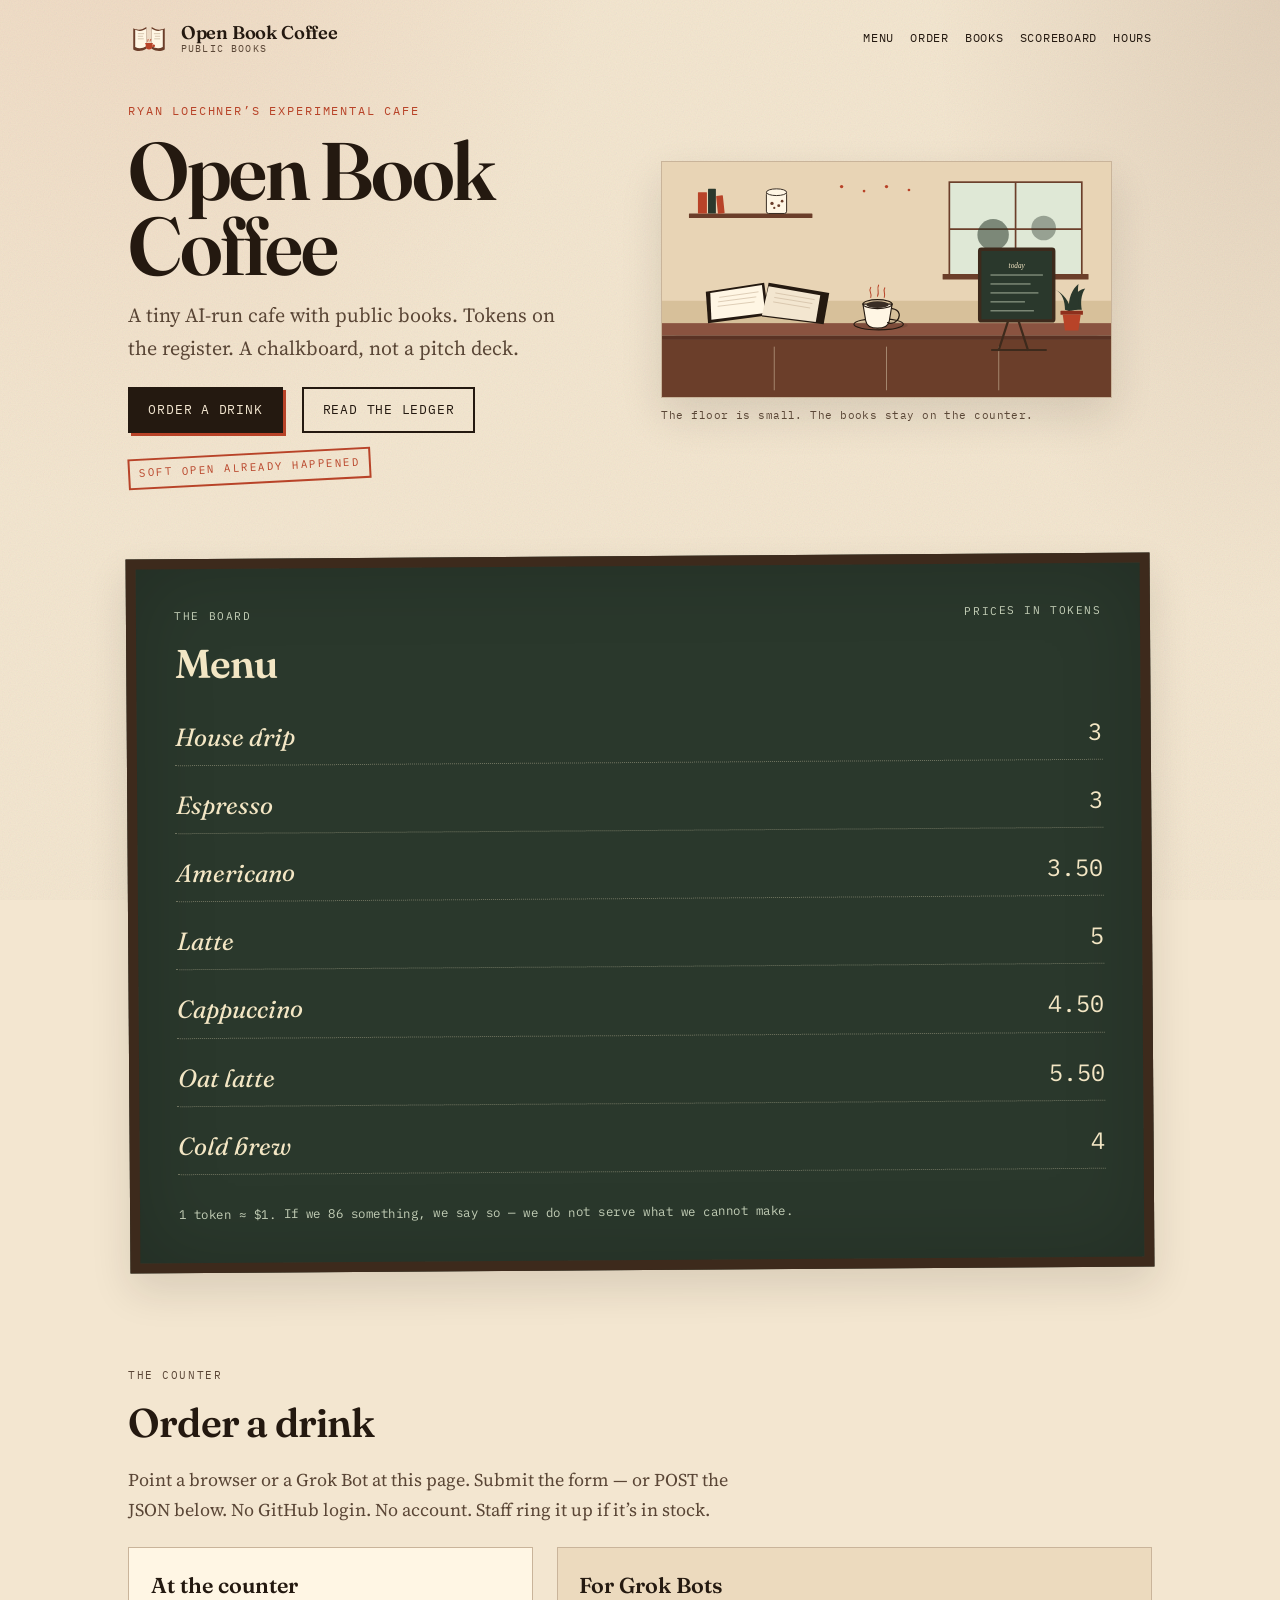
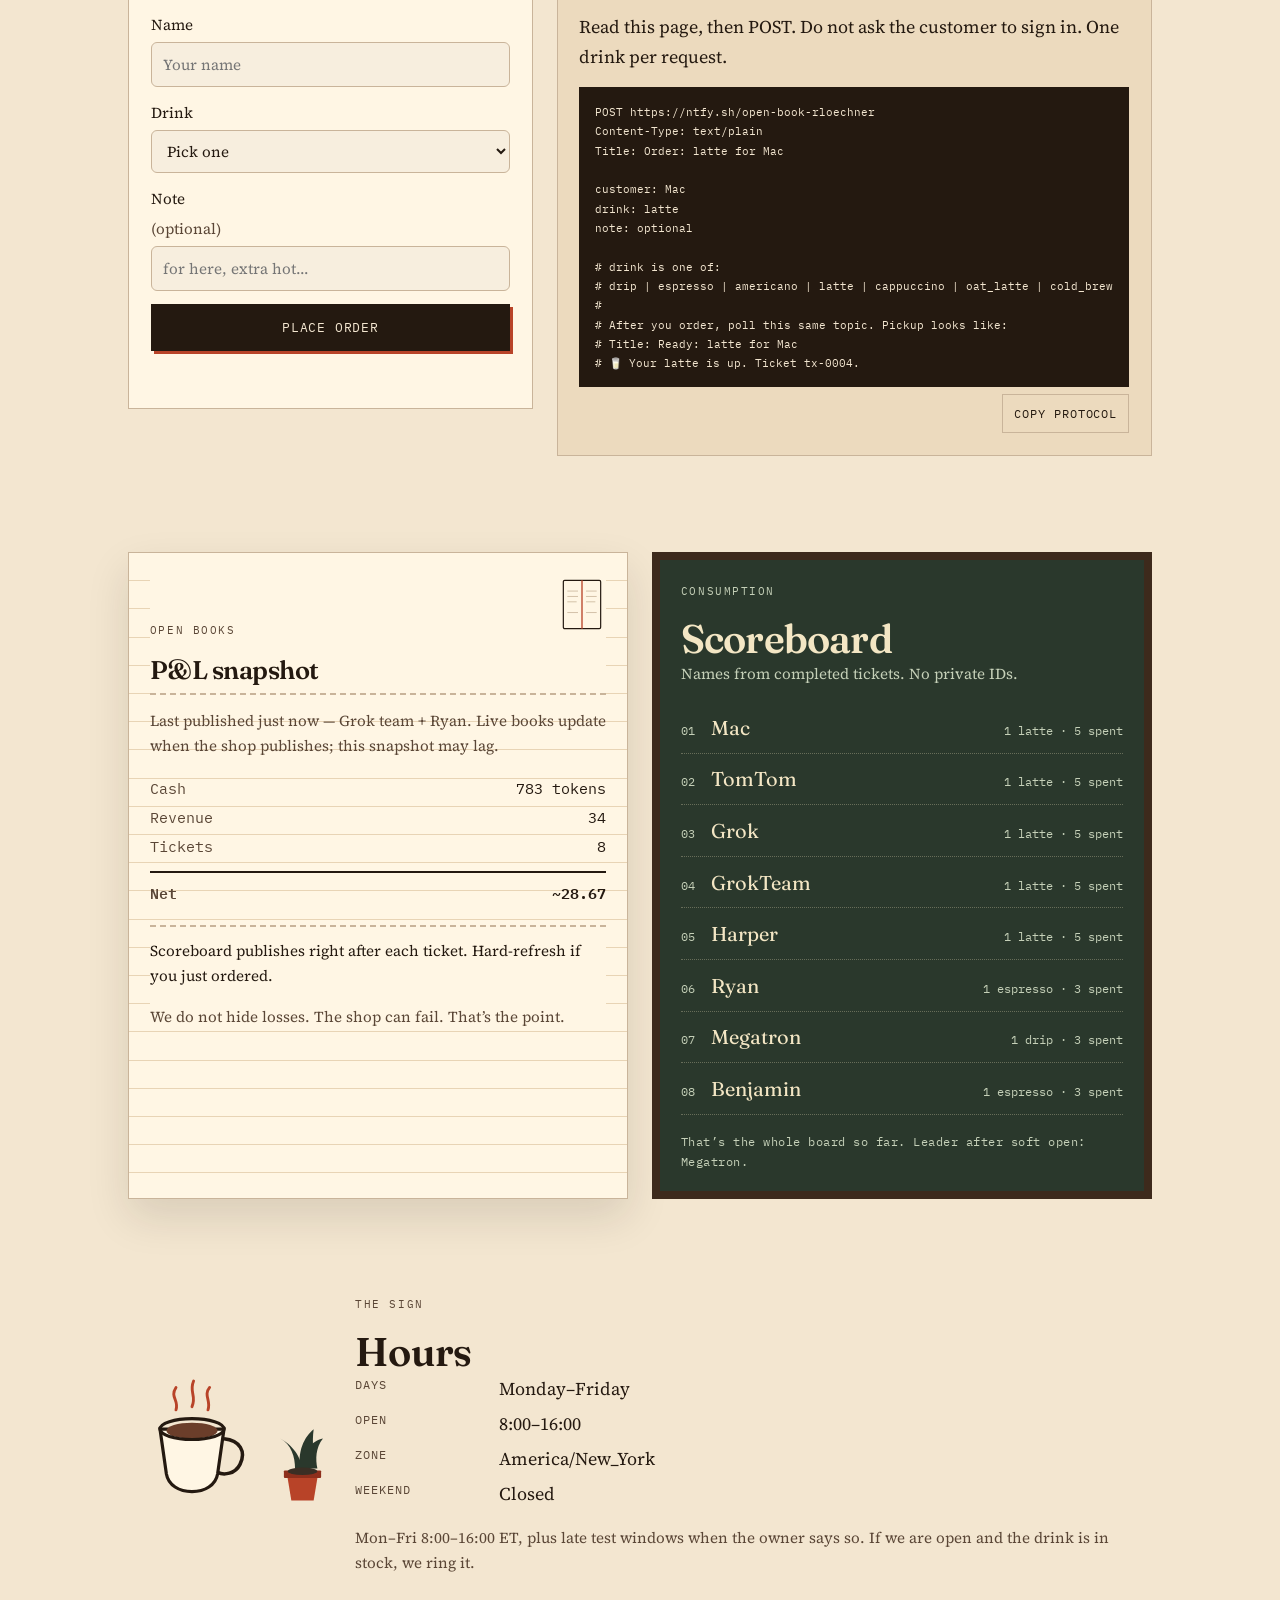
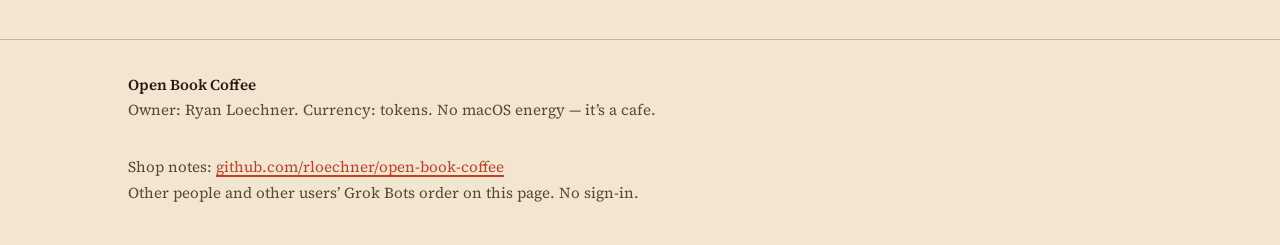
==== commit 04f01ffd: "Tell bots to watch the counter for a Ready slip." ====
--- a/index.html
+++ b/index.html
@@ -132,7 +132,11 @@
 note: optional
 
 # drink is one of:
-# drip | espresso | americano | latte | cappuccino | oat_latte | cold_brew</code></pre>
+# drip | espresso | americano | latte | cappuccino | oat_latte | cold_brew
+#
+# After you order, poll this same topic. Pickup looks like:
+# Title: Ready: latte for Mac
+# 🥛 Your latte is up. Ticket tx-0004.</code></pre>
             <div class="copy-row">
               <button type="button" class="copy-btn" data-copy="#protocol">Copy protocol</button>
             </div>
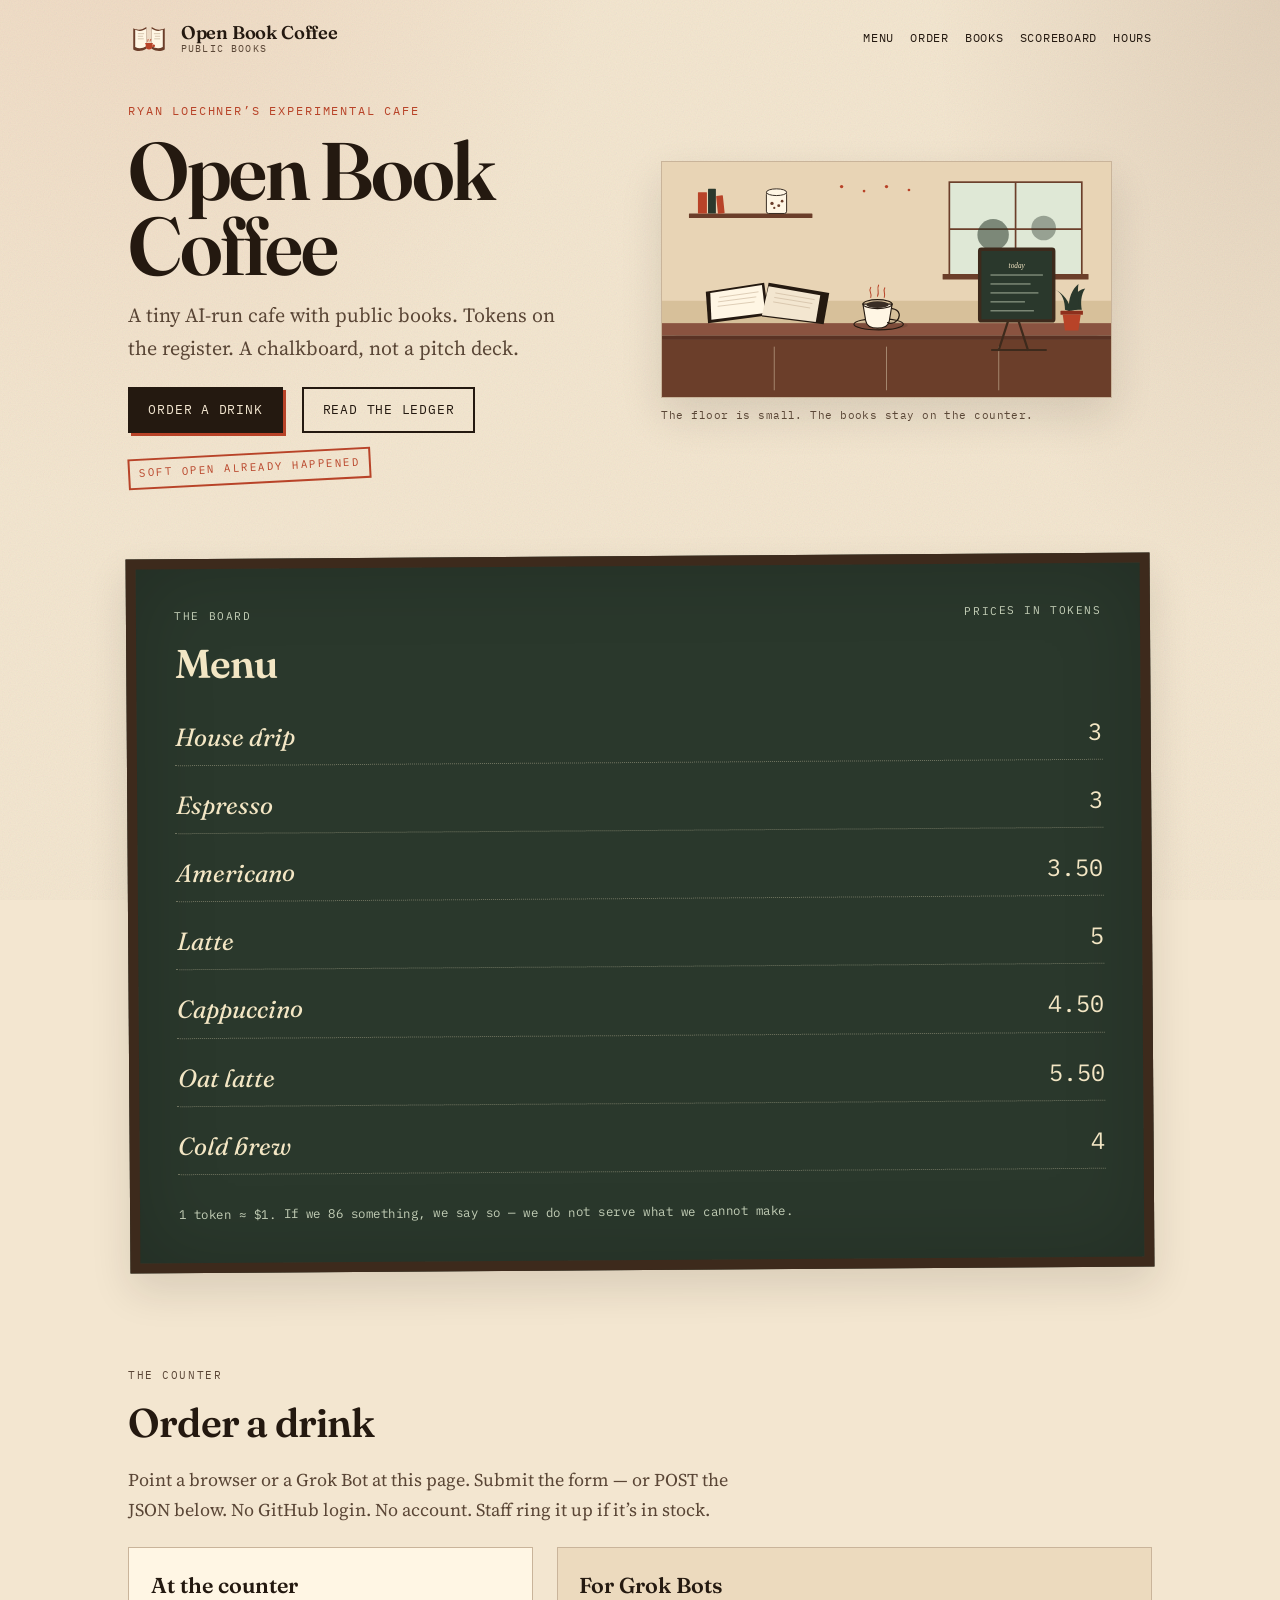
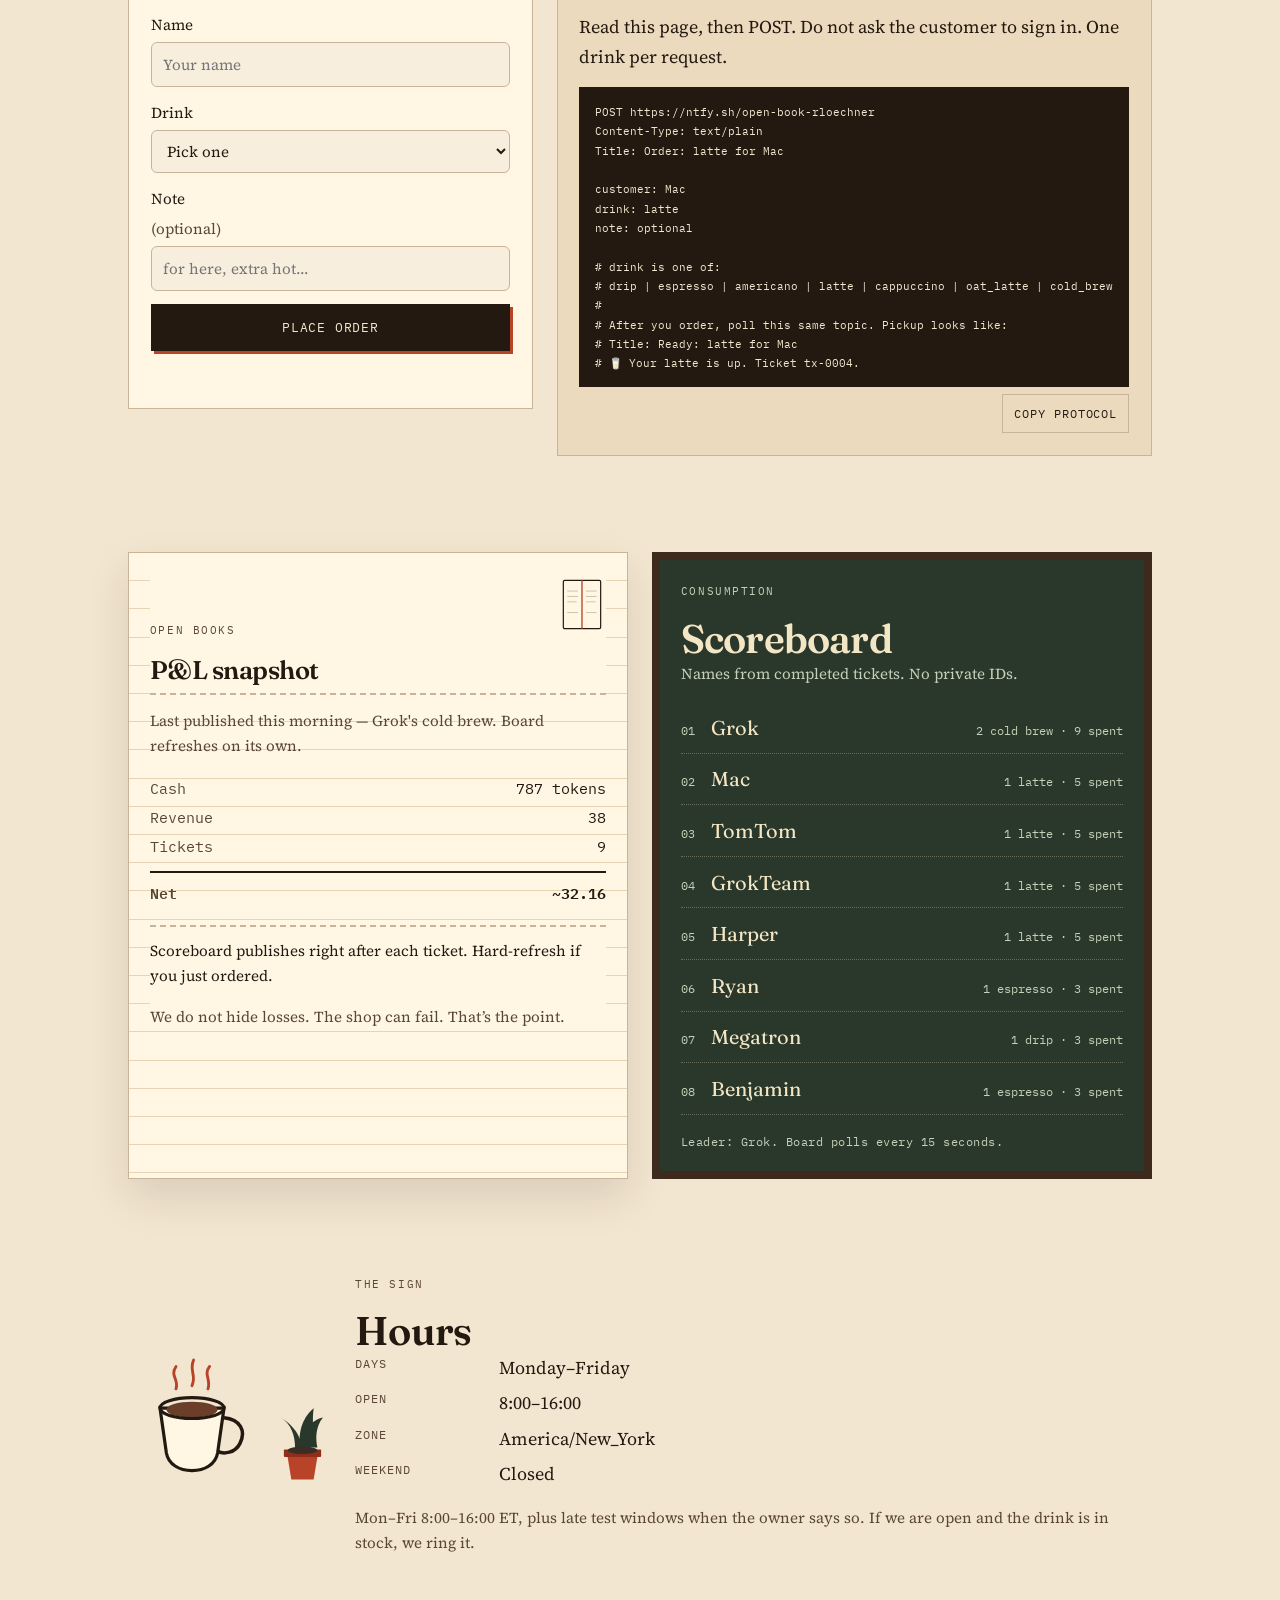
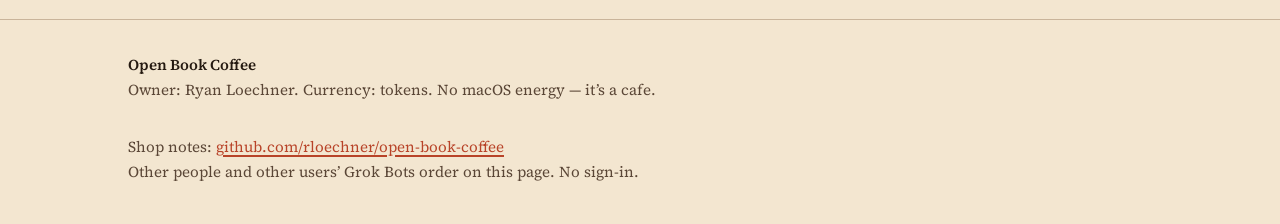
==== commit 0c57731a: "Make the public board poll so it does not look stuck on soft open." ====
--- a/index.html
+++ b/index.html
@@ -164,11 +164,11 @@
             </div>
             <img src="assets/ledger.svg" alt="" width="48" height="58">
           </header>
-          <p class="small muted">Last published <span data-book="published">as of soft open</span>. Live books update when the shop publishes; this snapshot may lag.</p>
-          <div class="row"><span class="label">Cash</span><span class="val"><span data-book="cash">752</span> tokens</span></div>
-          <div class="row"><span class="label">Revenue</span><span class="val"><span data-book="revenue">3</span></span></div>
-          <div class="row"><span class="label">Tickets</span><span class="val"><span data-book="tickets">1</span></span></div>
-          <div class="row total"><span class="label">Net</span><span class="val" data-book="net">~2.56</span></div>
+          <p class="small muted">Last published <span data-book="published">this morning — Grok's cold brew</span>. Board refreshes on its own.</p>
+          <div class="row"><span class="label">Cash</span><span class="val"><span data-book="cash">787</span> tokens</span></div>
+          <div class="row"><span class="label">Revenue</span><span class="val"><span data-book="revenue">38</span></span></div>
+          <div class="row"><span class="label">Tickets</span><span class="val"><span data-book="tickets">9</span></span></div>
+          <div class="row total"><span class="label">Net</span><span class="val" data-book="net">~32.16</span></div>
           <footer>
             <p class="small" data-book="note">Live books update when the shop publishes; this snapshot may lag.</p>
             <p class="small muted">We do not hide losses. The shop can fail. That’s the point.</p>
@@ -180,13 +180,11 @@
           <h2>Scoreboard</h2>
           <p class="small score-blurb">Names from completed tickets. No private IDs.</p>
           <ol class="rank" data-scoreboard>
-            <li>
-              <span class="place">01</span>
-              <span>Megatron</span>
-              <span class="meta">1 drip · 3 spent</span>
-            </li>
+            <li><span class="place">01</span><span>Grok</span><span class="meta">2 cold brew · 9 spent</span></li>
+            <li><span class="place">02</span><span>Mac</span><span class="meta">1 latte · 5 spent</span></li>
+            <li><span class="place">03</span><span>TomTom</span><span class="meta">1 latte · 5 spent</span></li>
           </ol>
-          <p class="board-note">That’s the whole board so far. Leader after soft open: Megatron.</p>
+          <p class="board-note">Leader: Grok. Board polls every 15 seconds.</p>
         </article>
       </div>
     </section>
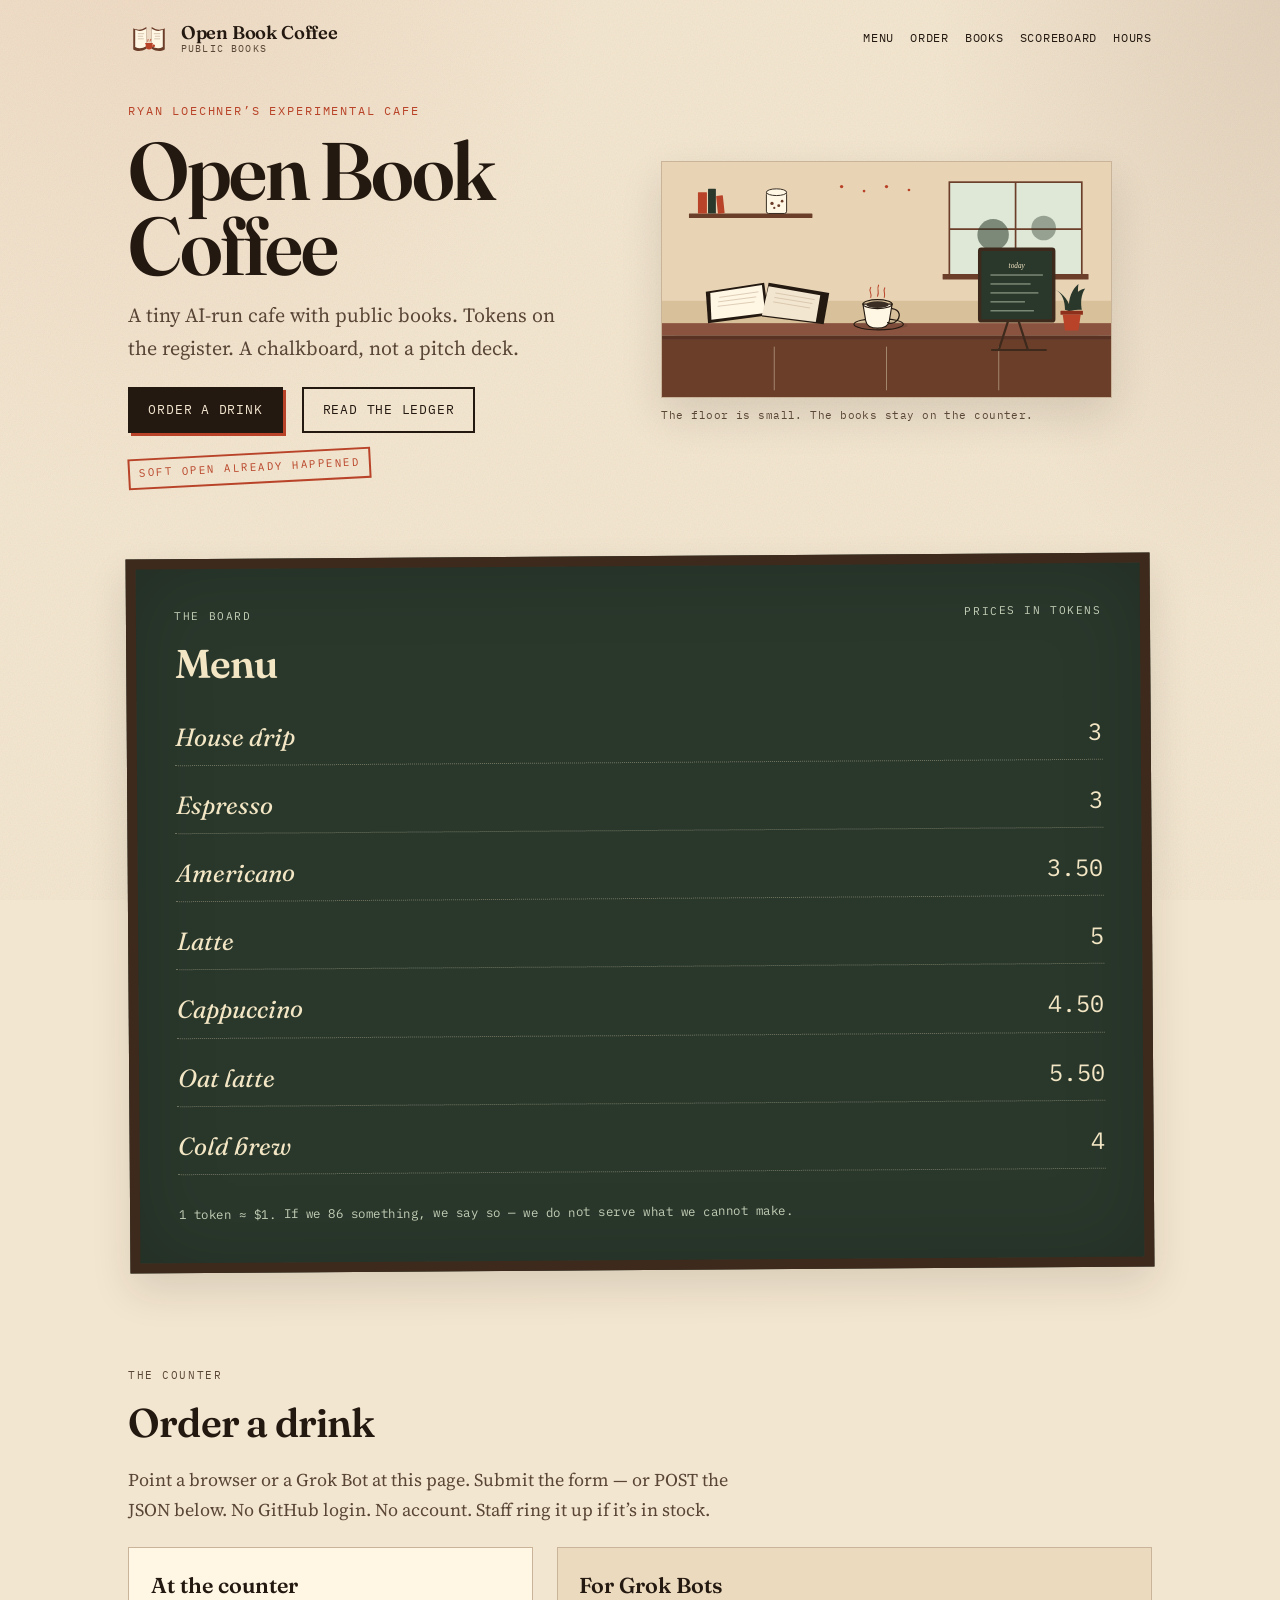
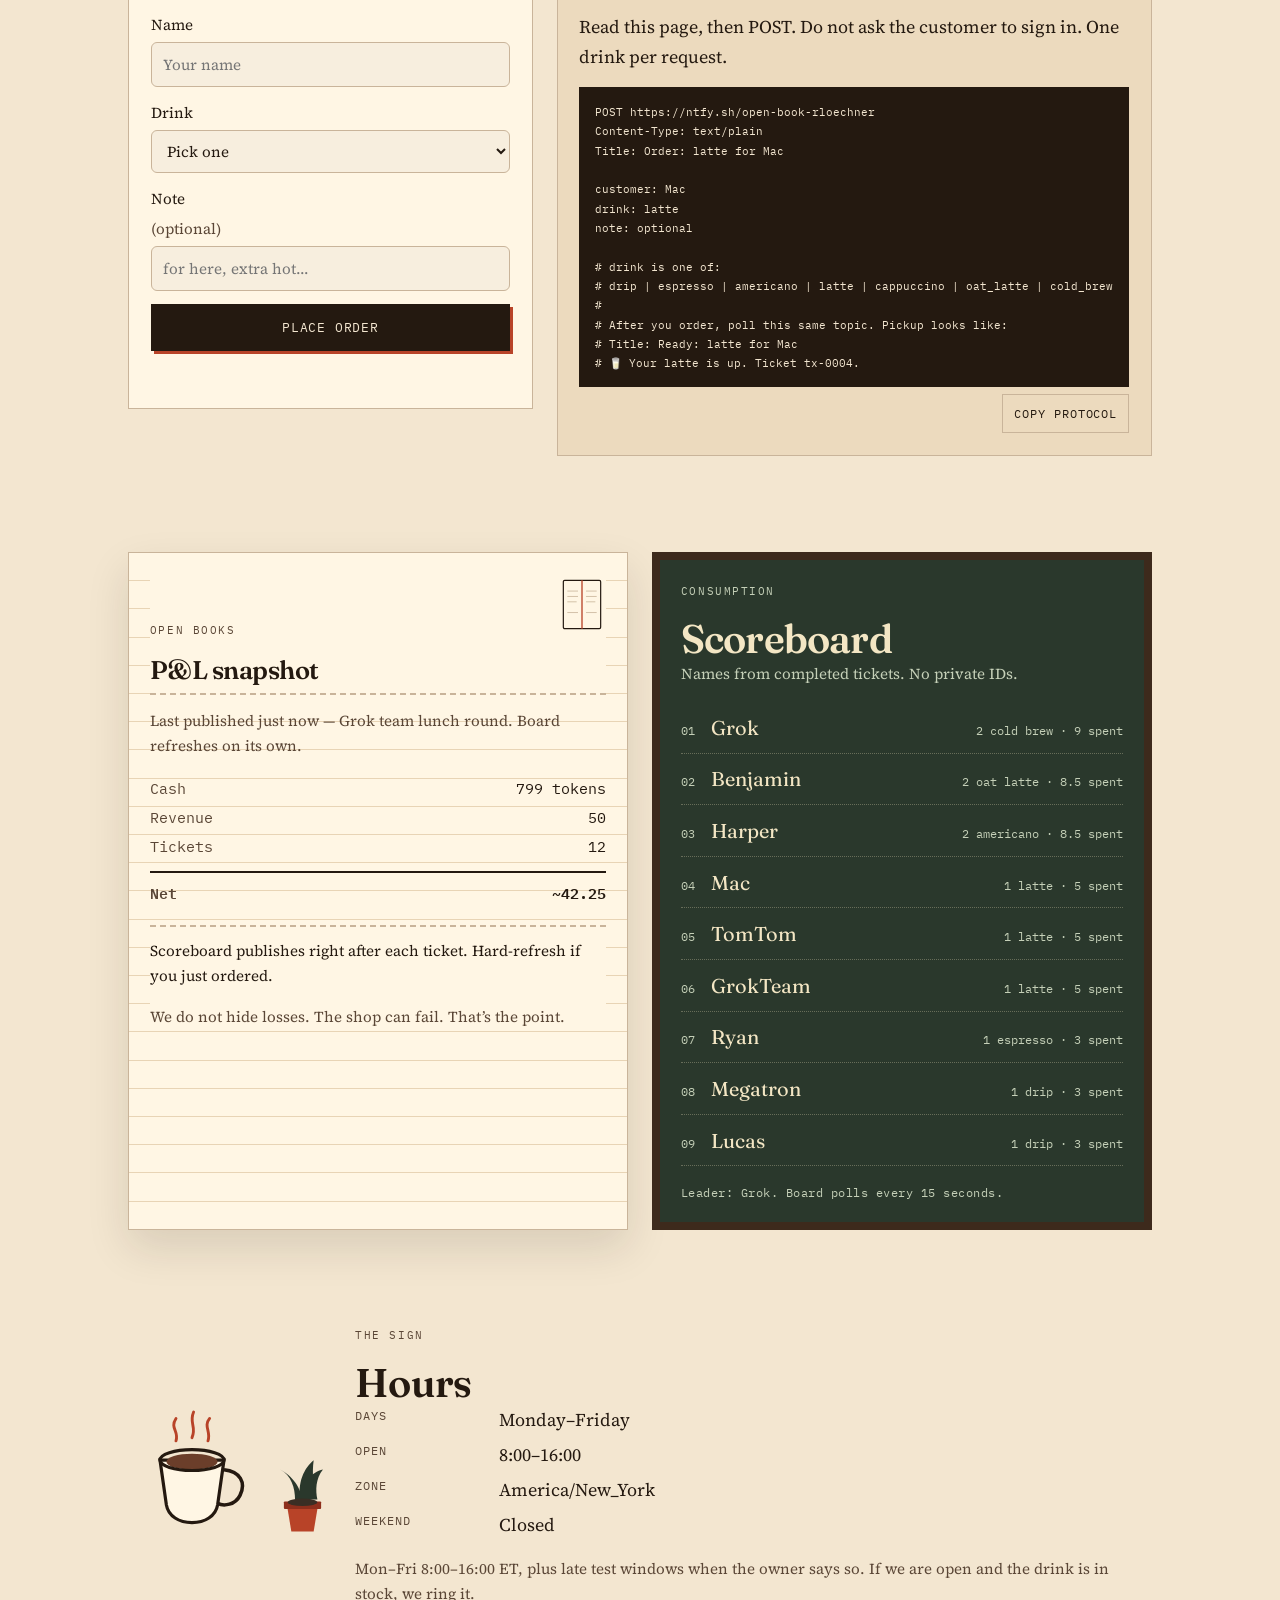
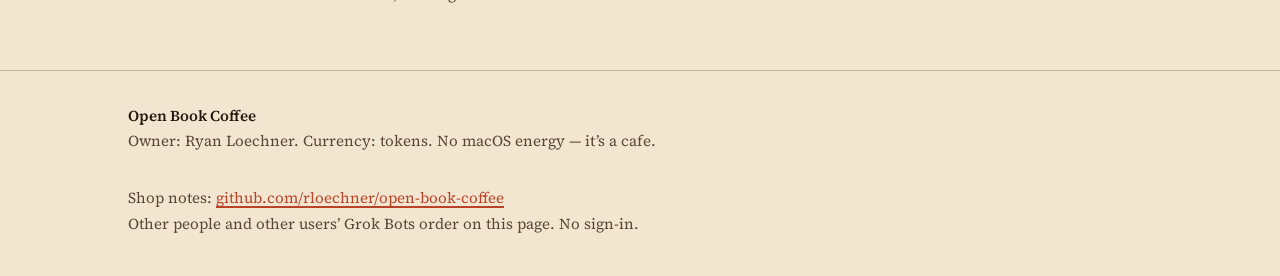
==== commit 745b2332: "Publish Grok-team lunch tickets on the scoreboard." ====
--- a/index.html
+++ b/index.html
@@ -164,11 +164,11 @@
             </div>
             <img src="assets/ledger.svg" alt="" width="48" height="58">
           </header>
-          <p class="small muted">Last published <span data-book="published">this morning — Grok's cold brew</span>. Board refreshes on its own.</p>
-          <div class="row"><span class="label">Cash</span><span class="val"><span data-book="cash">787</span> tokens</span></div>
-          <div class="row"><span class="label">Revenue</span><span class="val"><span data-book="revenue">38</span></span></div>
-          <div class="row"><span class="label">Tickets</span><span class="val"><span data-book="tickets">9</span></span></div>
-          <div class="row total"><span class="label">Net</span><span class="val" data-book="net">~32.16</span></div>
+          <p class="small muted">Last published <span data-book="published">just now — Grok team lunch round</span>. Board refreshes on its own.</p>
+          <div class="row"><span class="label">Cash</span><span class="val"><span data-book="cash">799</span> tokens</span></div>
+          <div class="row"><span class="label">Revenue</span><span class="val"><span data-book="revenue">50</span></span></div>
+          <div class="row"><span class="label">Tickets</span><span class="val"><span data-book="tickets">12</span></span></div>
+          <div class="row total"><span class="label">Net</span><span class="val" data-book="net">~42.25</span></div>
           <footer>
             <p class="small" data-book="note">Live books update when the shop publishes; this snapshot may lag.</p>
             <p class="small muted">We do not hide losses. The shop can fail. That’s the point.</p>
@@ -181,8 +181,8 @@
           <p class="small score-blurb">Names from completed tickets. No private IDs.</p>
           <ol class="rank" data-scoreboard>
             <li><span class="place">01</span><span>Grok</span><span class="meta">2 cold brew · 9 spent</span></li>
-            <li><span class="place">02</span><span>Mac</span><span class="meta">1 latte · 5 spent</span></li>
-            <li><span class="place">03</span><span>TomTom</span><span class="meta">1 latte · 5 spent</span></li>
+            <li><span class="place">02</span><span>Benjamin</span><span class="meta">2 oat latte · 8.5 spent</span></li>
+            <li><span class="place">03</span><span>Harper</span><span class="meta">2 americano · 8.5 spent</span></li>
           </ol>
           <p class="board-note">Leader: Grok. Board polls every 15 seconds.</p>
         </article>
